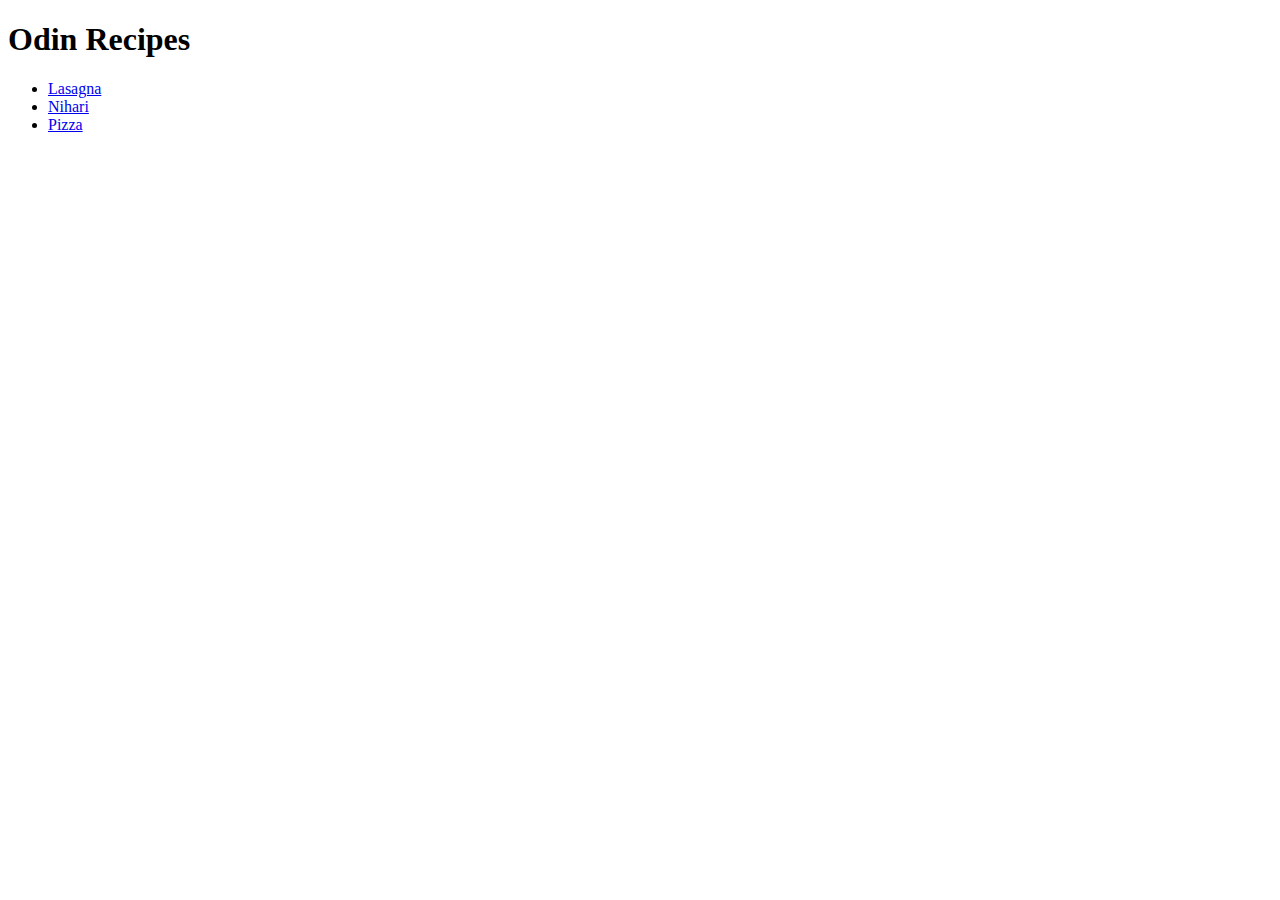
==== index.html @ 62282d4f "index.html" ====
<!DOCTYPE html>
<html lang="en">
    <head>
        <meta charset="UTF-8">
        <title>Recipes</title>
    </head> 

    <body>
        <h1>Odin Recipes</h1>
        <ul>
            <li><a href="recipes/lasagna.html">Lasagna</a></li>
            <li><a href="recipes/nihari.html">Nihari</a></li>
            <li><a href="recipes/pizza.html">Pizza</a></li>
        </ul>
    </body>
</html>
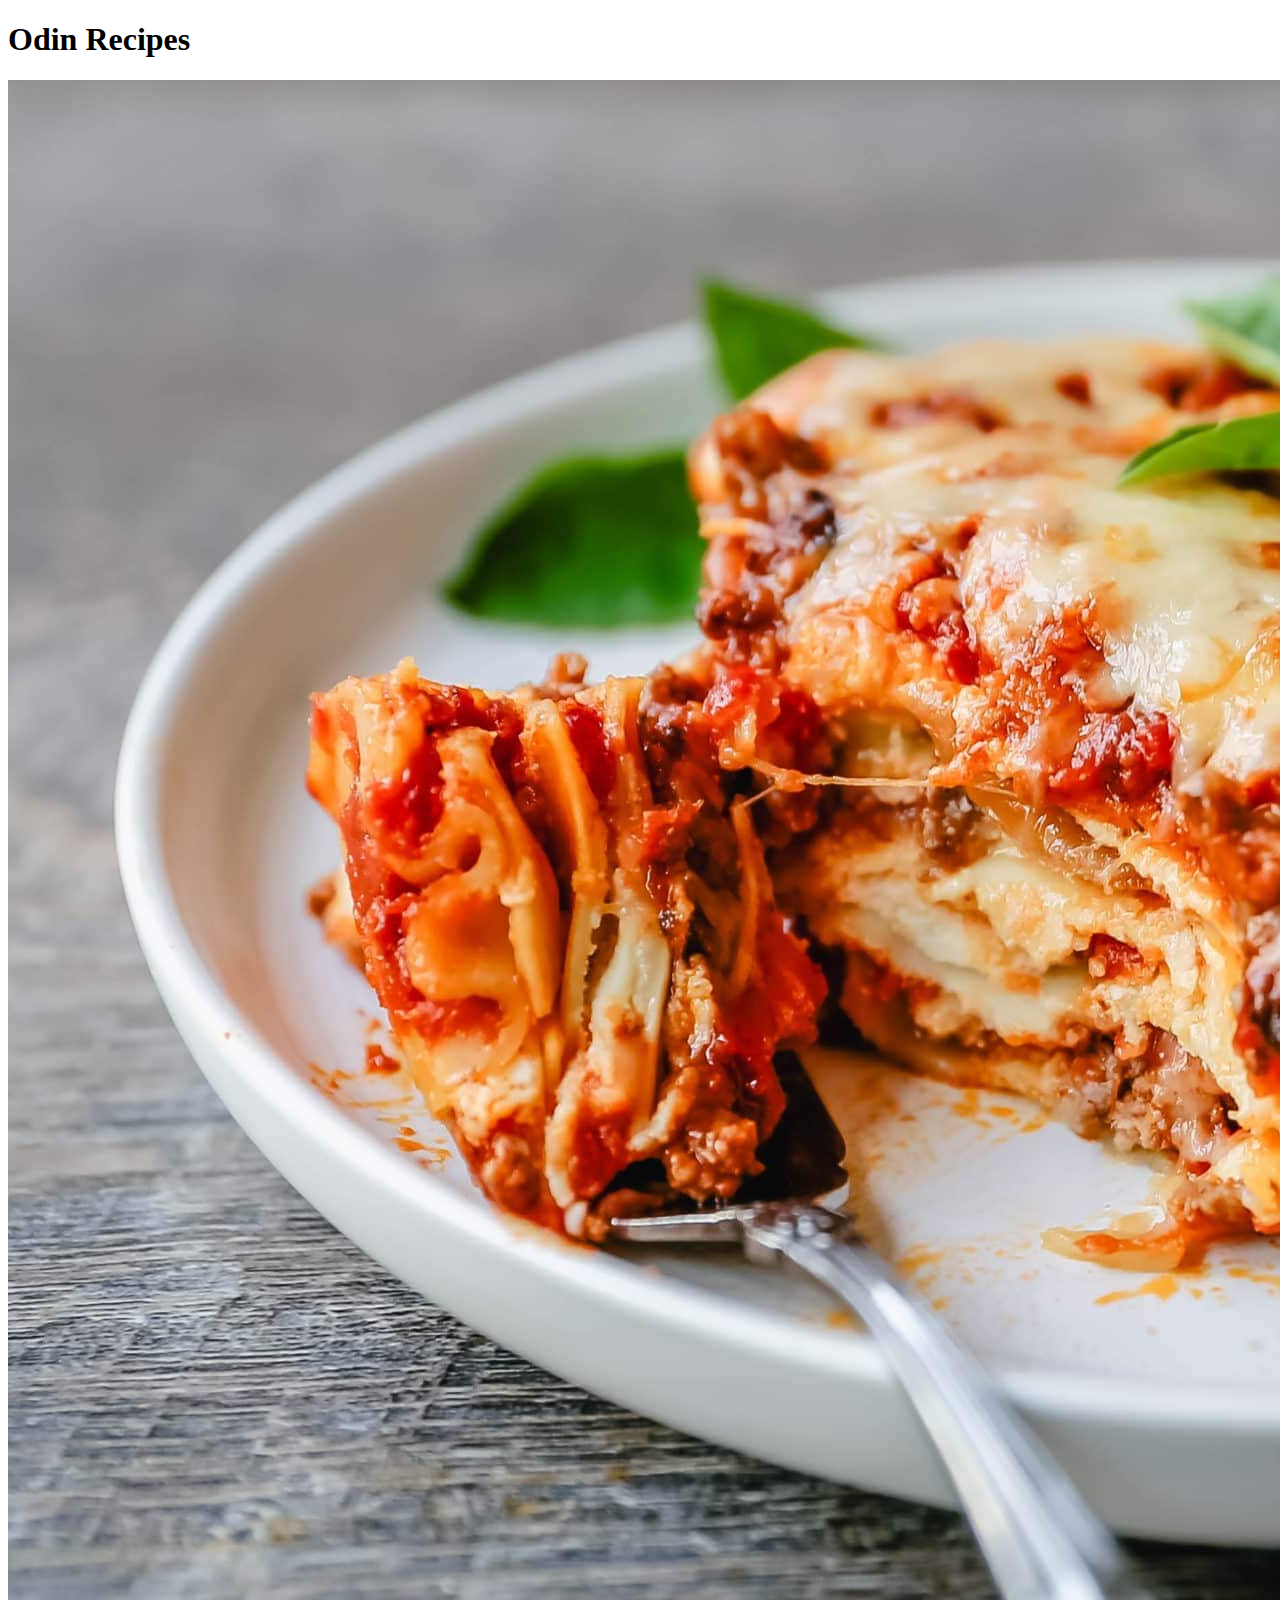
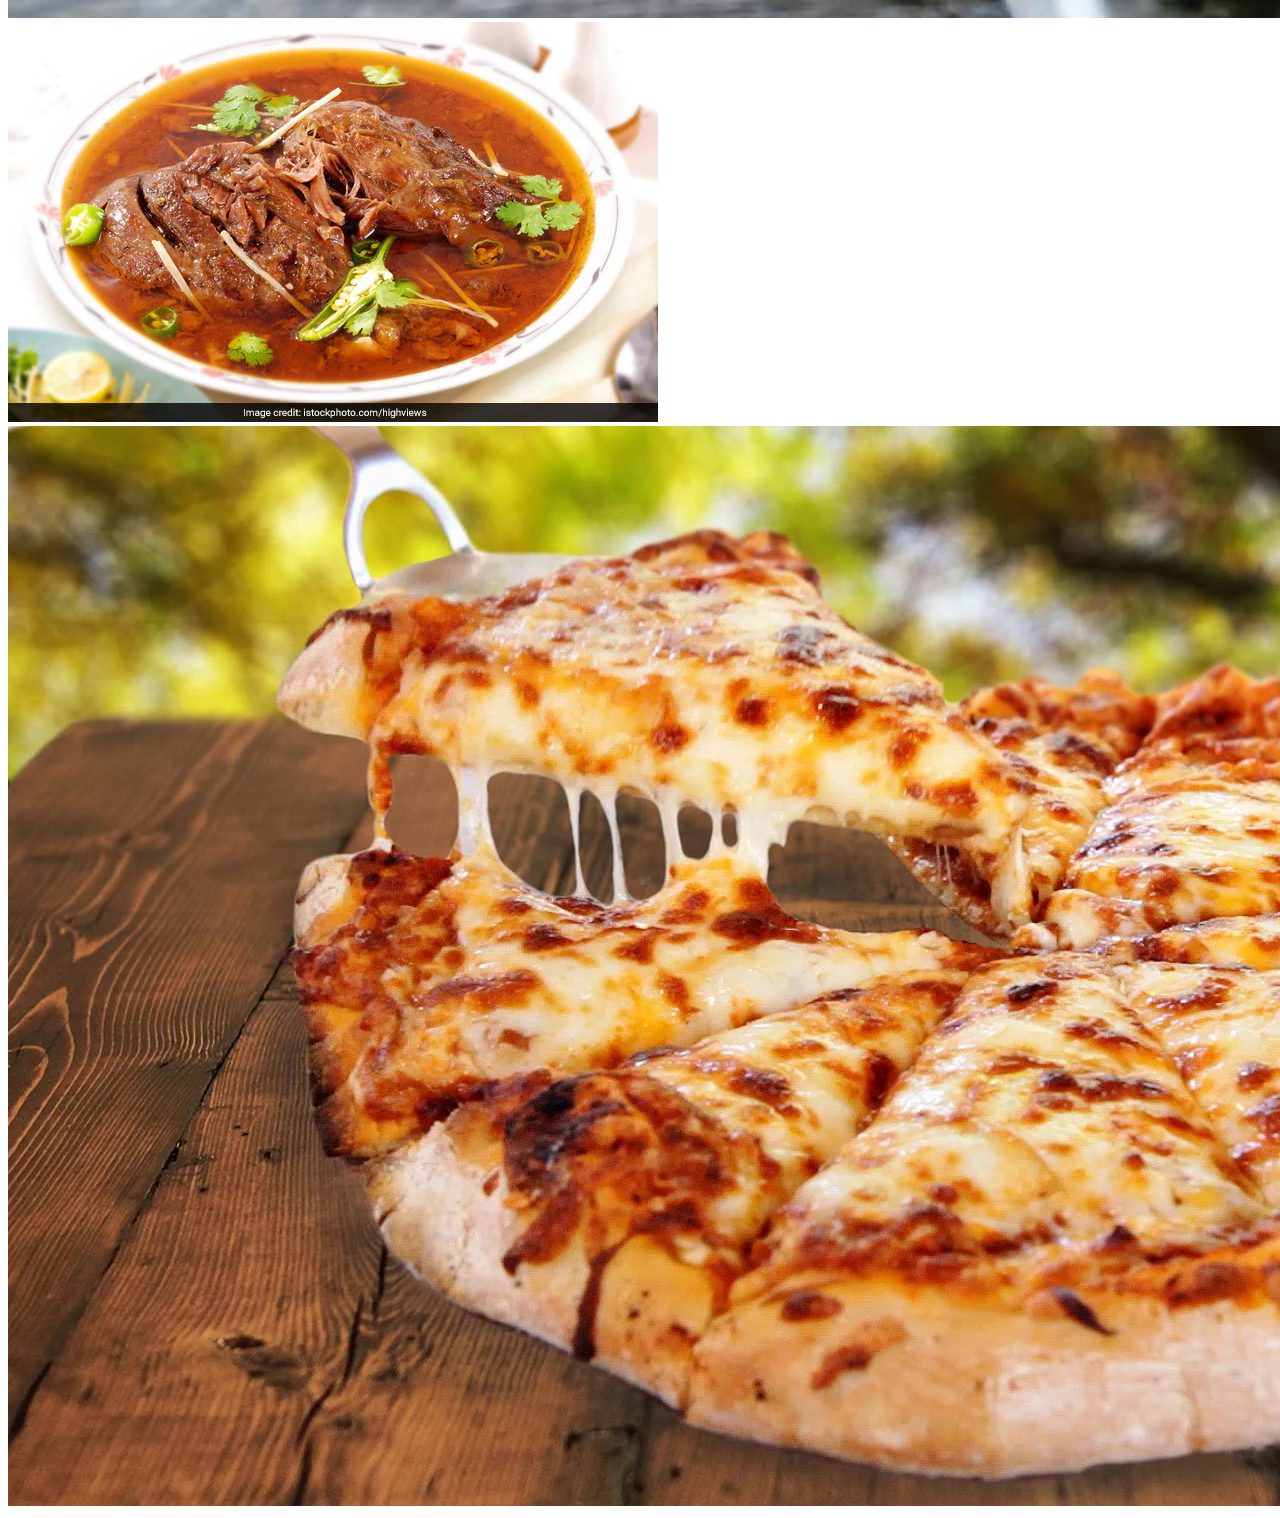
==== commit 99a84879: "Update index.html" ====
--- a/index.html
+++ b/index.html
@@ -2,15 +2,18 @@
 <html lang="en">
     <head>
         <meta charset="UTF-8">
+        <meta http-equiv="X-UA Compatible" content="IE=edge">
+        <meta name="viewport" content="width=device-width, initial-scale=1.0">
         <title>Recipes</title>
+        <link rel="stylesheet" href"styles.css">
     </head> 
 
     <body>
         <h1>Odin Recipes</h1>
-        <ul>
-            <li><a href="recipes/lasagna.html">Lasagna</a></li>
-            <li><a href="recipes/nihari.html">Nihari</a></li>
-            <li><a href="recipes/pizza.html">Pizza</a></li>
-        </ul>
+  
+            <a class="img1" href="recipes/lasagna.html"> <img src="recipes/images/lasagna.jpg"></a>
+            <a class="img2" href="recipes/nihari.html"> <img src="recipes/images/nihari.jpg"></a>
+            <a class="img3" href="recipes/pizza.html"> <img src="recipes/images/pizza.jpg"></a>
+
     </body>
-</html>+</html>
